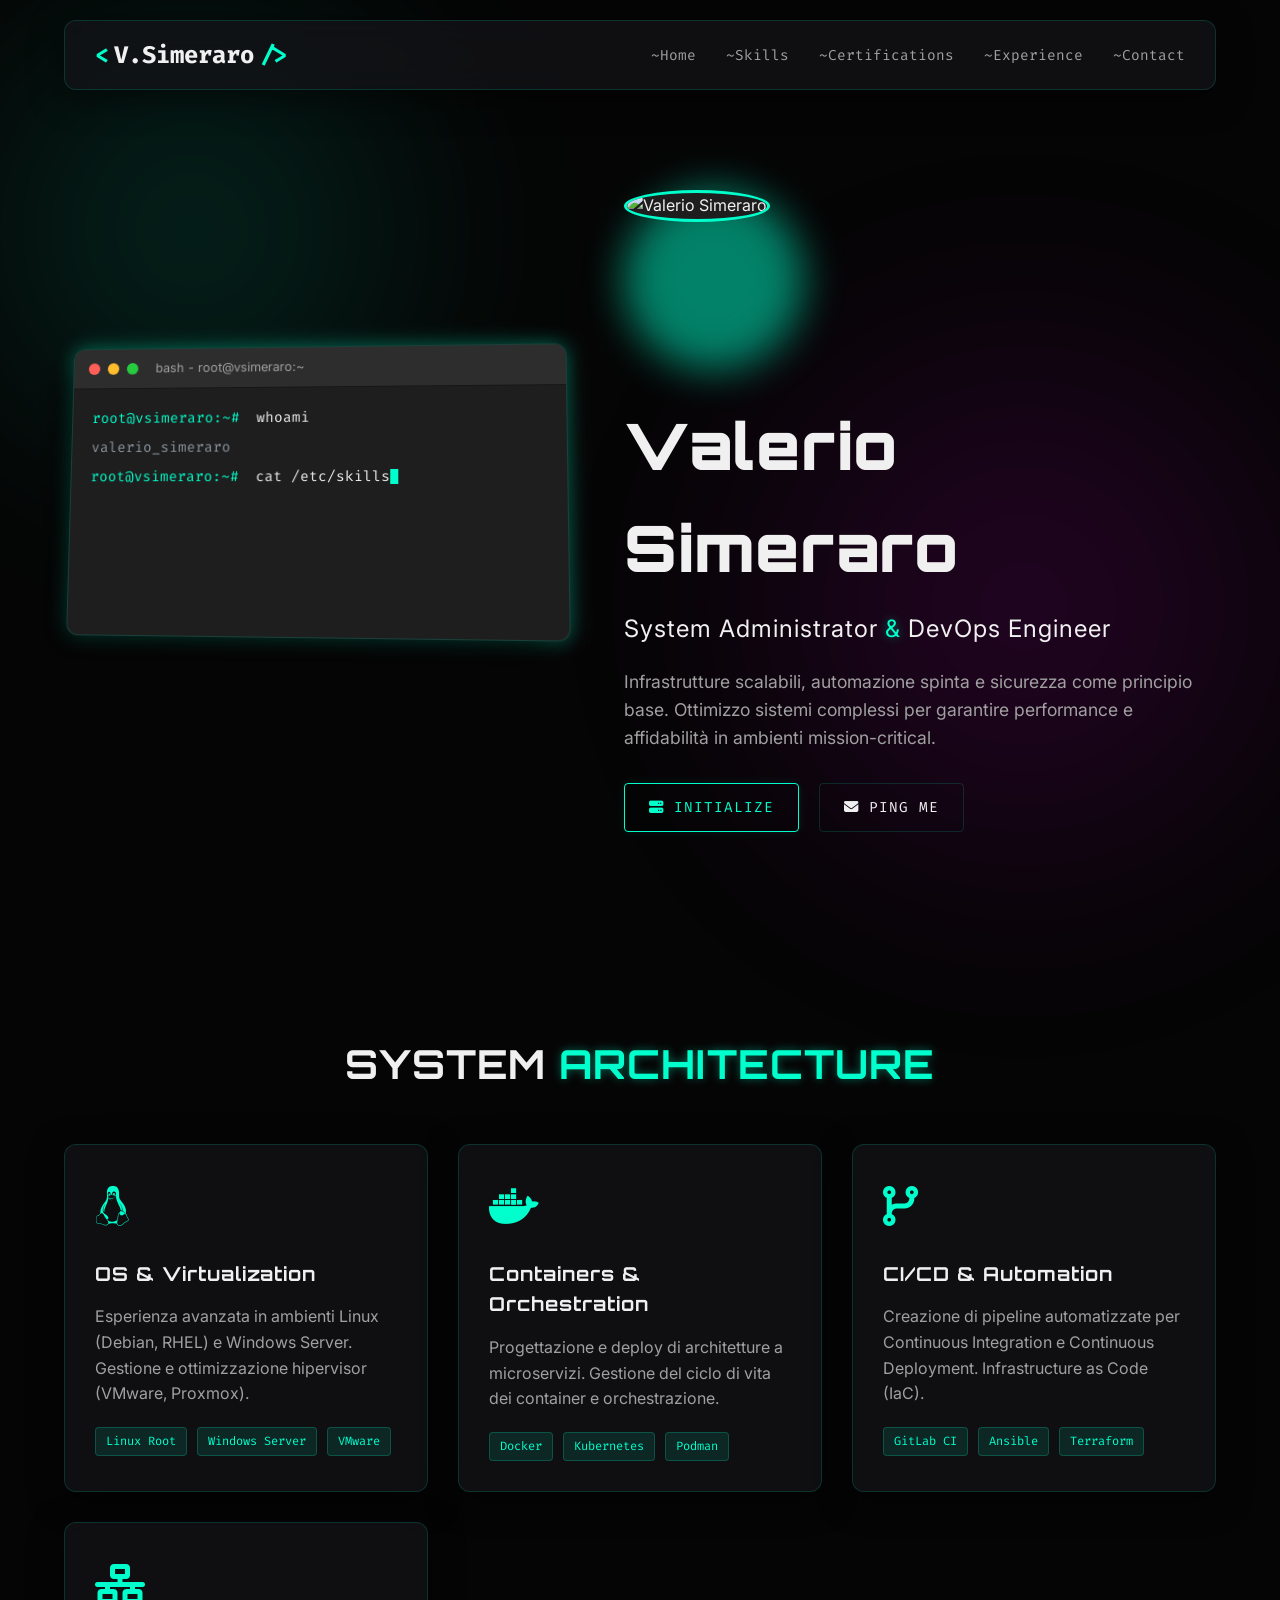
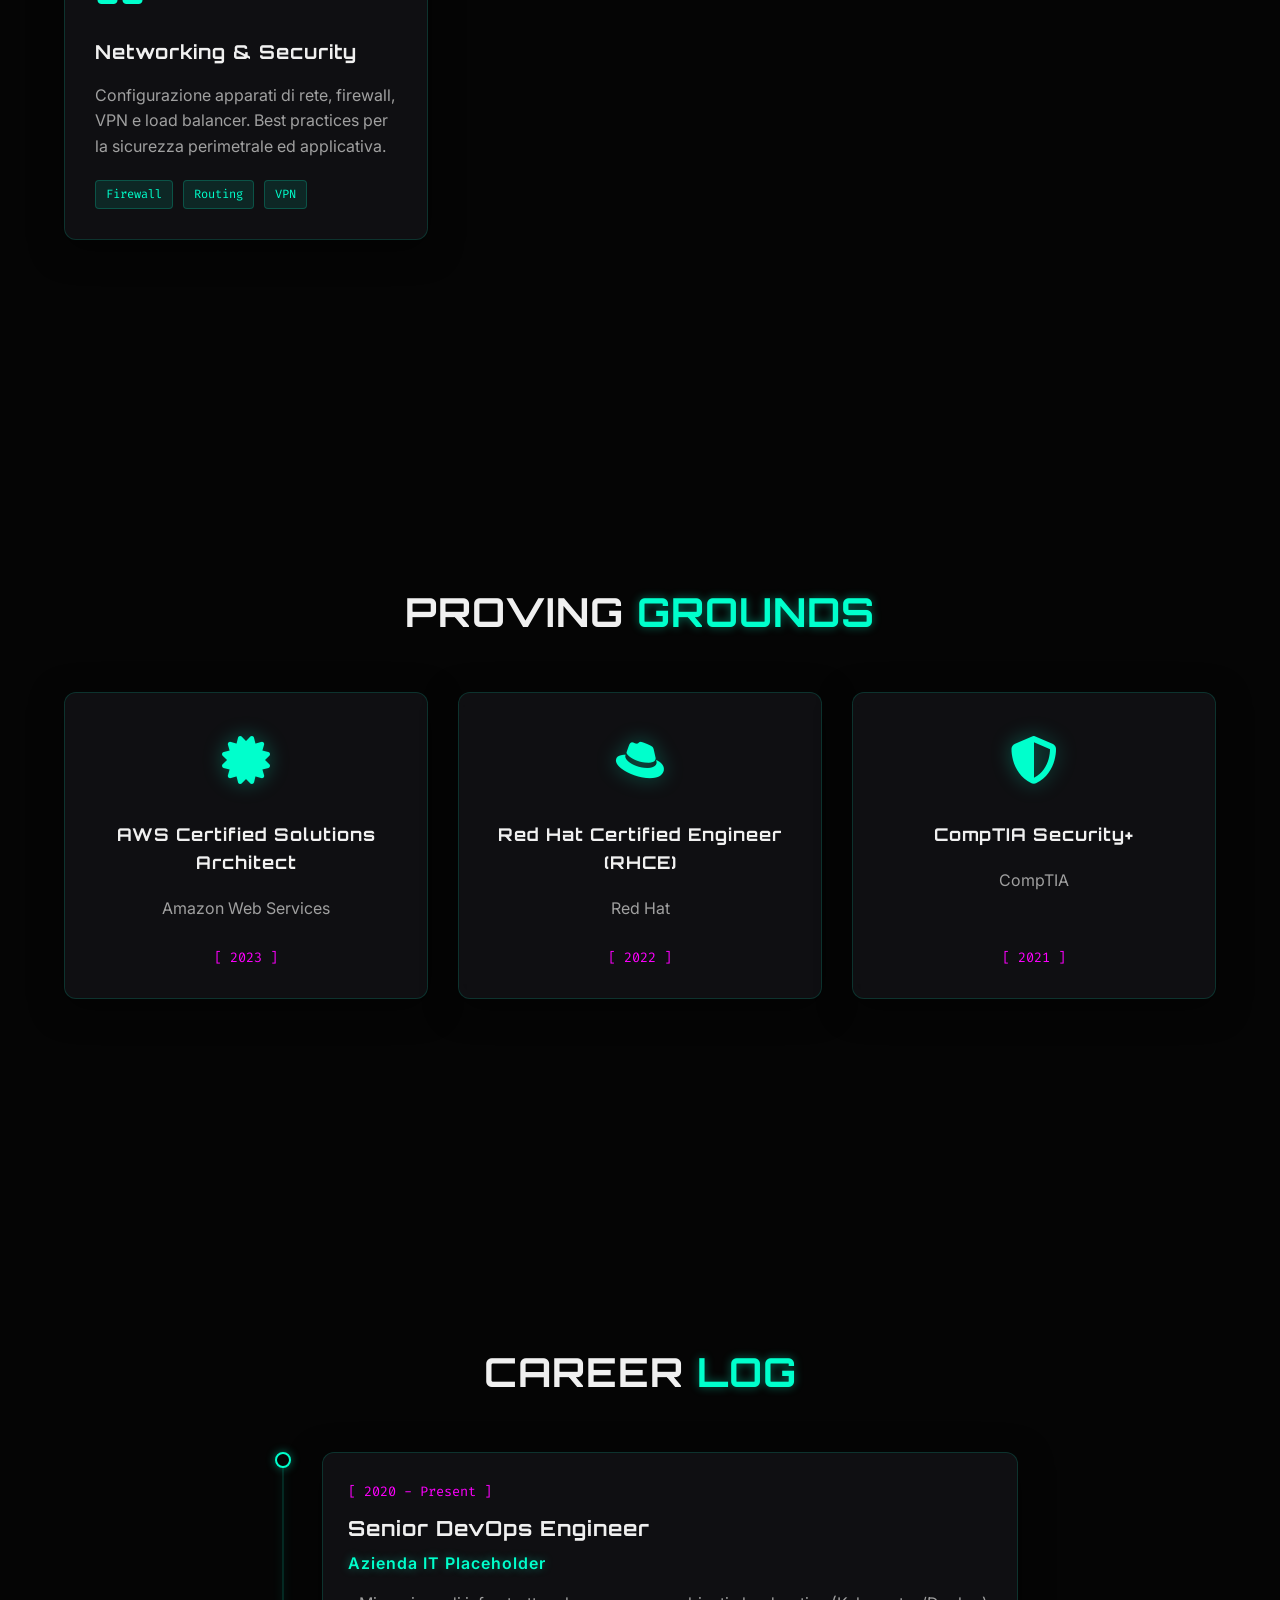
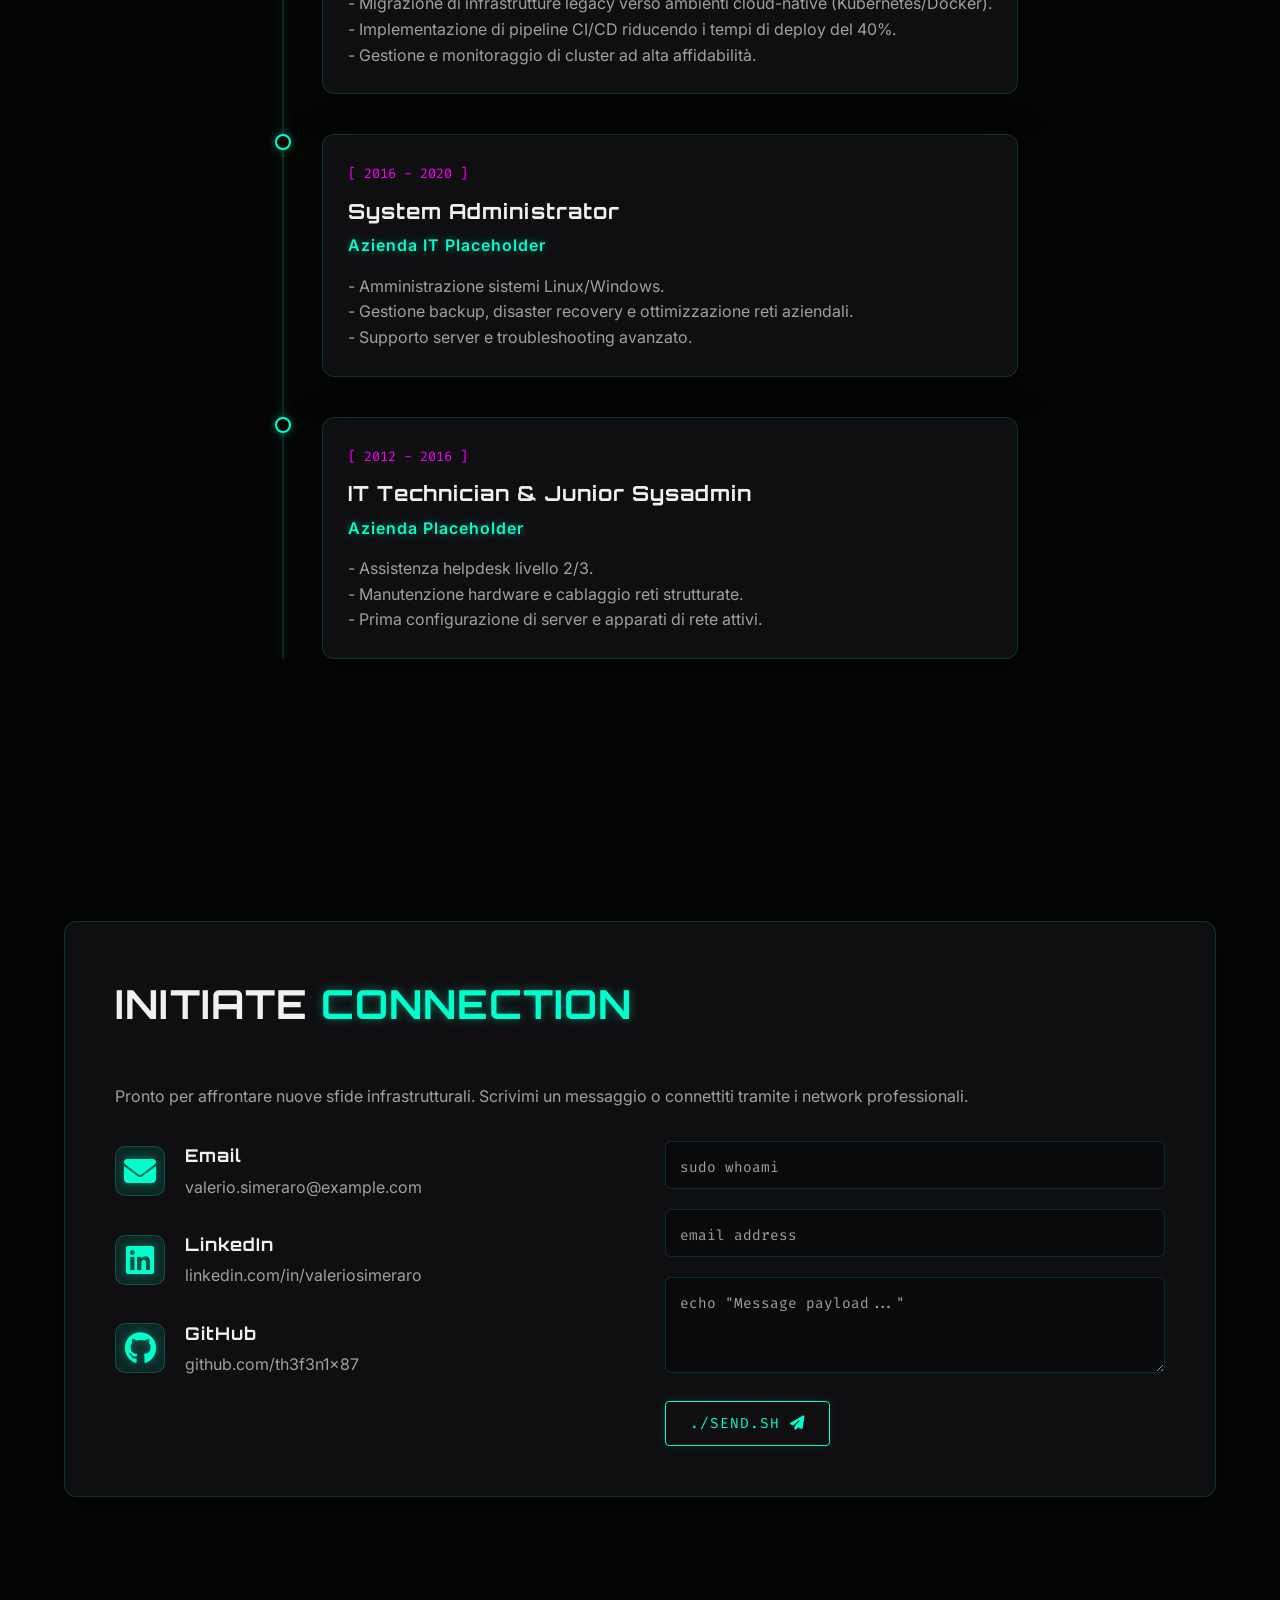
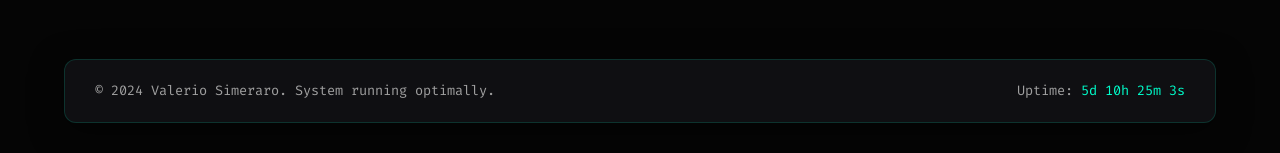
==== index.html @ 25b4bb53 "feat: Establish initial personal portfolio website structure, styling, and interactivity, including " ====
<!DOCTYPE html>
<html lang="it">
<head>
    <meta charset="UTF-8">
    <meta name="viewport" content="width=device-width, initial-scale=1.0">
    <meta name="description" content="Valerio Simeraro - System Administrator & DevOps Engineer Portfolio">
    <title>Valerio Simeraro | DevOps & SysAdmin</title>
    
    <!-- Google Fonts -->
    <link rel="preconnect" href="https://fonts.googleapis.com">
    <link rel="preconnect" href="https://fonts.gstatic.com" crossorigin>
    <link href="https://fonts.googleapis.com/css2?family=Fira+Code:wght@400;500;700&family=Inter:wght@300;400;600;800&family=Orbitron:wght@400;700;900&display=swap" rel="stylesheet">
    
    <!-- FontAwesome Hooks -->
    <link rel="stylesheet" href="https://cdnjs.cloudflare.com/ajax/libs/font-awesome/6.4.0/css/all.min.css">
    
    <link rel="stylesheet" href="style.css">
</head>
<body>
    <!-- Background Elements -->
    <div class="bg-gradient-1"></div>
    <div class="bg-gradient-2"></div>
    
    <!-- Navigation -->
    <nav class="navbar glass-effect">
        <div class="logo">
            <span class="logo-bracket"><</span>
            <span class="logo-text">V.Simeraro</span>
            <span class="logo-bracket">/></span>
        </div>
        <ul class="nav-links">
            <li><a href="#home">~Home</a></li>
            <li><a href="#skills">~Skills</a></li>
            <li><a href="#certifications">~Certifications</a></li>
            <li><a href="#experience">~Experience</a></li>
            <li><a href="#contact">~Contact</a></li>
        </ul>
        <div class="menu-toggle">
            <i class="fas fa-bars"></i>
        </div>
    </nav>

    <!-- Main Content -->
    <main>
        <!-- Hero Section -->
        <section id="home" class="hero section">
            <div class="hero-content">
                <div class="terminal-container glass-effect">
                    <div class="terminal-header">
                        <span class="dot red"></span>
                        <span class="dot yellow"></span>
                        <span class="dot green"></span>
                        <span class="terminal-title">bash - root@vsimeraro:~</span>
                    </div>
                    <div class="terminal-body" id="terminal-body">
                        <!-- JS injects text here -->
                    </div>
                </div>
                <div class="hero-text fade-in-up">
                    <div class="profile-pic-container">
                        <img src="https://github.com/th3f3n1x87.png" alt="Valerio Simeraro" class="profile-pic">
                        <div class="profile-glow"></div>
                    </div>
                    <h1 class="glitch" data-text="Valerio Simeraro">Valerio Simeraro</h1>
                    <h2 class="subtitle">System Administrator <span class="accent">&</span> DevOps Engineer</h2>
                    <p class="summary text-dim">
                        Infrastrutture scalabili, automazione spinta e sicurezza come principio base.
                        Ottimizzo sistemi complessi per garantire performance e affidabilità in ambienti mission-critical.
                    </p>
                    <div class="cta-buttons">
                        <a href="#experience" class="btn btn-primary">
                            <i class="fas fa-server"></i> Initialize
                        </a>
                        <a href="#contact" class="btn btn-secondary">
                            <i class="fas fa-envelope"></i> Ping Me
                        </a>
                    </div>
                </div>
            </div>
        </section>

        <!-- Skills Section -->
        <section id="skills" class="skills section">
            <h2 class="section-title fade-in-up">System <span class="accent">Architecture</span></h2>
            
            <div class="skills-grid">
                <!-- Skill Card 1 -->
                <div class="skill-card glass-effect fade-in-up" style="--delay: 0.1s">
                    <div class="skill-icon">
                        <i class="fab fa-linux"></i>
                    </div>
                    <h3>OS & Virtualization</h3>
                    <p class="text-dim">Esperienza avanzata in ambienti Linux (Debian, RHEL) e Windows Server. Gestione e ottimizzazione hipervisor (VMware, Proxmox).</p>
                    <ul class="tech-tags">
                        <li>Linux Root</li>
                        <li>Windows Server</li>
                        <li>VMware</li>
                    </ul>
                </div>

                <!-- Skill Card 2 -->
                <div class="skill-card glass-effect fade-in-up" style="--delay: 0.2s">
                    <div class="skill-icon">
                        <i class="fab fa-docker"></i>
                    </div>
                    <h3>Containers & Orchestration</h3>
                    <p class="text-dim">Progettazione e deploy di architetture a microservizi. Gestione del ciclo di vita dei container e orchestrazione.</p>
                    <ul class="tech-tags">
                        <li>Docker</li>
                        <li>Kubernetes</li>
                        <li>Podman</li>
                    </ul>
                </div>

                <!-- Skill Card 3 -->
                <div class="skill-card glass-effect fade-in-up" style="--delay: 0.3s">
                    <div class="skill-icon">
                        <i class="fas fa-code-branch"></i>
                    </div>
                    <h3>CI/CD & Automation</h3>
                    <p class="text-dim">Creazione di pipeline automatizzate per Continuous Integration e Continuous Deployment. Infrastructure as Code (IaC).</p>
                    <ul class="tech-tags">
                        <li>GitLab CI</li>
                        <li>Ansible</li>
                        <li>Terraform</li>
                    </ul>
                </div>

                <!-- Skill Card 4 -->
                <div class="skill-card glass-effect fade-in-up" style="--delay: 0.4s">
                    <div class="skill-icon">
                        <i class="fas fa-network-wired"></i>
                    </div>
                    <h3>Networking & Security</h3>
                    <p class="text-dim">Configurazione apparati di rete, firewall, VPN e load balancer. Best practices per la sicurezza perimetrale ed applicativa.</p>
                    <ul class="tech-tags">
                        <li>Firewall</li>
                        <li>Routing</li>
                        <li>VPN</li>
                    </ul>
                </div>
            </div>
        </section>

        <!-- Certifications Section -->
        <section id="certifications" class="certifications section">
            <h2 class="section-title fade-in-up">Proving <span class="accent">Grounds</span></h2>
            
            <div class="cert-grid">
                <!-- Cert 1 -->
                <div class="cert-card glass-effect fade-in-up" style="--delay: 0.1s">
                    <div class="cert-icon">
                        <i class="fas fa-certificate"></i>
                    </div>
                    <h3>AWS Certified Solutions Architect</h3>
                    <p class="text-dim">Amazon Web Services</p>
                    <span class="cert-date">[ 2023 ]</span>
                </div>

                <!-- Cert 2 -->
                <div class="cert-card glass-effect fade-in-up" style="--delay: 0.2s">
                    <div class="cert-icon">
                        <i class="fab fa-redhat"></i>
                    </div>
                    <h3>Red Hat Certified Engineer (RHCE)</h3>
                    <p class="text-dim">Red Hat</p>
                    <span class="cert-date">[ 2022 ]</span>
                </div>

                <!-- Cert 3 -->
                <div class="cert-card glass-effect fade-in-up" style="--delay: 0.3s">
                    <div class="cert-icon">
                        <i class="fas fa-shield-alt"></i>
                    </div>
                    <h3>CompTIA Security+</h3>
                    <p class="text-dim">CompTIA</p>
                    <span class="cert-date">[ 2021 ]</span>
                </div>
            </div>
        </section>

        <!-- Experience Timeline Section -->
        <section id="experience" class="experience section">
            <h2 class="section-title fade-in-up">Career <span class="accent">Log</span></h2>
            
            <div class="timeline">
                <!-- Timeline Item 1 -->
                <div class="timeline-item fade-in-up">
                    <div class="timeline-dot"></div>
                    <div class="timeline-content glass-effect">
                        <span class="timeline-date">[ 2020 - Present ]</span>
                        <h3 class="timeline-role">Senior DevOps Engineer</h3>
                        <h4 class="timeline-company accent">Azienda IT Placeholder</h4>
                        <p class="text-dim">
                            - Migrazione di infrastrutture legacy verso ambienti cloud-native (Kubernetes/Docker). <br>
                            - Implementazione di pipeline CI/CD riducendo i tempi di deploy del 40%. <br>
                            - Gestione e monitoraggio di cluster ad alta affidabilità.
                        </p>
                    </div>
                </div>

                <!-- Timeline Item 2 -->
                <div class="timeline-item fade-in-up">
                    <div class="timeline-dot"></div>
                    <div class="timeline-content glass-effect">
                        <span class="timeline-date">[ 2016 - 2020 ]</span>
                        <h3 class="timeline-role">System Administrator</h3>
                        <h4 class="timeline-company accent">Azienda IT Placeholder</h4>
                        <p class="text-dim">
                            - Amministrazione sistemi Linux/Windows. <br>
                            - Gestione backup, disaster recovery e ottimizzazione reti aziendali. <br>
                            - Supporto server e troubleshooting avanzato.
                        </p>
                    </div>
                </div>
                
                 <!-- Timeline Item 3 -->
                <div class="timeline-item fade-in-up">
                    <div class="timeline-dot"></div>
                    <div class="timeline-content glass-effect">
                        <span class="timeline-date">[ 2012 - 2016 ]</span>
                        <h3 class="timeline-role">IT Technician & Junior Sysadmin</h3>
                        <h4 class="timeline-company accent">Azienda Placeholder</h4>
                        <p class="text-dim">
                            - Assistenza helpdesk livello 2/3. <br>
                            - Manutenzione hardware e cablaggio reti strutturate. <br>
                            - Prima configurazione di server e apparati di rete attivi.
                        </p>
                    </div>
                </div>
            </div>
        </section>

        <!-- Contact Section -->
        <section id="contact" class="contact section">
             <div class="contact-container glass-effect fade-in-up">
                <h2 class="section-title" style="text-align: left; margin-top: 0;">Initiate <span class="accent">Connection</span></h2>
                <p class="text-dim mb-4">Pronto per affrontare nuove sfide infrastrutturali. Scrivimi un messaggio o connettiti tramite i network professionali.</p>
                
                <div class="contact-grid">
                    <div class="contact-info">
                        <div class="info-item">
                            <i class="fas fa-envelope accent"></i>
                            <div>
                                <h4>Email</h4>
                                <p>valerio.simeraro@example.com</p>
                            </div>
                        </div>
                        <div class="info-item">
                            <i class="fab fa-linkedin accent"></i>
                            <div>
                                <h4>LinkedIn</h4>
                                <p>linkedin.com/in/valeriosimeraro</p>
                            </div>
                        </div>
                        <div class="info-item">
                            <i class="fab fa-github accent"></i>
                            <div>
                                <h4>GitHub</h4>
                                <p>github.com/th3f3n1x87</p>
                            </div>
                        </div>
                    </div>
                    
                    <form class="contact-form" onsubmit="event.preventDefault(); alert('Form di contatto simulato. Implementare invio backend.');">
                        <div class="form-group">
                            <input type="text" id="name" required placeholder=" ">
                            <label for="name">sudo whoami</label>
                        </div>
                        <div class="form-group">
                            <input type="email" id="email" required placeholder=" ">
                            <label for="email">email address</label>
                        </div>
                        <div class="form-group">
                            <textarea id="message" rows="4" required placeholder=" "></textarea>
                            <label for="message">echo "Message payload..."</label>
                        </div>
                        <button type="submit" class="btn btn-primary submit-btn">
                            ./send.sh <i class="fas fa-paper-plane"></i>
                        </button>
                    </form>
                </div>
             </div>
        </section>
    </main>

    <footer>
        <div class="footer-content glass-effect">
            <p>&copy; 2024 Valerio Simeraro. System running optimally.</p>
            <div class="uptime-counter">Uptime: <span id="uptime">0d 0h 0m</span></div>
        </div>
    </footer>

    <script src="script.js"></script>
</body>
</html>
---- style.css ----
/* =========================================
   CSS variables and resets
   ========================================= */
:root {
    --bg-dark: #050505;
    --bg-surface: rgba(20, 20, 25, 0.7);
    --border-glass: rgba(0, 255, 204, 0.15);
    
    --accent: #00ffcc; /* Cyan/Neon Green */
    --accent-glow: rgba(0, 255, 204, 0.4);
    --accent-secondary: #ff00ff; /* Magenta */
    
    --text-main: #f0f0f0;
    --text-dim: #a0a0a0;
    
    --terminal-bg: #1e1e1e;
    --terminal-header: #2d2d2d;
    
    --font-heading: 'Orbitron', sans-serif;
    --font-body: 'Inter', sans-serif;
    --font-code: 'Fira Code', monospace;

    --transition: all 0.3s cubic-bezier(0.25, 0.8, 0.25, 1);
}

* {
    margin: 0;
    padding: 0;
    box-sizing: border-box;
}

html {
    scroll-behavior: smooth;
}

body {
    background-color: var(--bg-dark);
    color: var(--text-main);
    font-family: var(--font-body);
    line-height: 1.6;
    overflow-x: hidden;
    position: relative;
}

/* Background Gradients */
.bg-gradient-1, .bg-gradient-2 {
    position: fixed;
    border-radius: 50%;
    filter: blur(100px);
    z-index: -1;
    opacity: 0.15;
    animation: drift 20s infinite alternate cubic-bezier(0.5, 0, 0.5, 1);
}

.bg-gradient-1 {
    top: -10%;
    left: -10%;
    width: 50vw;
    height: 50vw;
    background: radial-gradient(circle, var(--accent) 0%, transparent 70%);
}

.bg-gradient-2 {
    bottom: -10%;
    right: -10%;
    width: 60vw;
    height: 60vw;
    background: radial-gradient(circle, var(--accent-secondary) 0%, transparent 70%);
    animation-delay: -10s;
}

@keyframes drift {
    0% { transform: translate(0, 0) scale(1); }
    100% { transform: translate(10%, 10%) scale(1.1); }
}

/* Typography */
h1, h2, h3, h4 {
    font-family: var(--font-heading);
    letter-spacing: 1px;
}

.accent {
    color: var(--accent);
    text-shadow: 0 0 10px var(--accent-glow);
}

.text-dim {
    color: var(--text-dim);
}

.mb-4 {
    margin-bottom: 2rem;
}

/* Glassmorphism Utilities */
.glass-effect {
    background: var(--bg-surface);
    backdrop-filter: blur(16px);
    -webkit-backdrop-filter: blur(16px);
    border: 1px solid var(--border-glass);
    border-radius: 12px;
    box-shadow: 0 8px 32px 0 rgba(0, 0, 0, 0.5);
}

/* Layout */
.section {
    min-height: 100vh;
    padding: 100px 5%;
    display: flex;
    flex-direction: column;
    justify-content: center;
    position: relative;
    max-width: 1400px;
    margin: 0 auto;
}

.section-title {
    font-size: 2.5rem;
    margin-bottom: 3rem;
    text-align: center;
    text-transform: uppercase;
    position: relative;
}

/* Navigation */
.navbar {
    position: fixed;
    top: 20px;
    left: 50%;
    transform: translateX(-50%);
    width: 90%;
    max-width: 1200px;
    display: flex;
    justify-content: space-between;
    align-items: center;
    padding: 15px 30px;
    z-index: 1000;
    transition: var(--transition);
}

.navbar.scrolled {
    width: 100%;
    top: 0;
    border-radius: 0;
    border-top: none;
    border-left: none;
    border-right: none;
}

.logo {
    font-family: var(--font-code);
    font-size: 1.5rem;
    font-weight: 700;
    color: var(--text-main);
    display: flex;
    align-items: center;
    gap: 5px;
}

.logo-bracket {
    color: var(--accent);
}

.nav-links {
    list-style: none;
    display: flex;
    gap: 30px;
}

.nav-links a {
    color: var(--text-dim);
    text-decoration: none;
    font-family: var(--font-code);
    font-size: 0.9rem;
    transition: var(--transition);
    position: relative;
}

.nav-links a::before {
    content: '>';
    position: absolute;
    left: -15px;
    opacity: 0;
    color: var(--accent);
    transition: var(--transition);
}

.nav-links a:hover, .nav-links a.active {
    color: var(--accent);
}

.nav-links a:hover::before, .nav-links a.active::before {
    opacity: 1;
    transform: translateX(5px);
}

.menu-toggle {
    display: none;
    font-size: 1.5rem;
    cursor: pointer;
    color: var(--accent);
}

/* Buttons */
.btn {
    display: inline-flex;
    align-items: center;
    gap: 10px;
    padding: 12px 24px;
    font-family: var(--font-code);
    font-size: 0.9rem;
    text-decoration: none;
    border-radius: 4px;
    cursor: pointer;
    transition: var(--transition);
    text-transform: uppercase;
    letter-spacing: 1px;
}

.btn-primary {
    background: transparent;
    color: var(--accent);
    border: 1px solid var(--accent);
    position: relative;
    overflow: hidden;
    box-shadow: 0 0 10px rgba(0, 255, 204, 0.1);
}

.btn-primary::before {
    content: '';
    position: absolute;
    top: 0;
    left: -100%;
    width: 100%;
    height: 100%;
    background: var(--accent);
    transition: var(--transition);
    z-index: -1;
}

.btn-primary:hover::before {
    left: 0;
}

.btn-primary:hover {
    color: var(--bg-dark);
    box-shadow: 0 0 20px var(--accent-glow);
}

.btn-secondary {
    background: transparent;
    color: var(--text-main);
    border: 1px solid var(--border-glass);
}

.btn-secondary:hover {
    border-color: var(--text-main);
    background: rgba(255, 255, 255, 0.05);
}

/* Hero Section */
.hero {
    flex-direction: row;
    align-items: center;
    gap: 50px;
    padding-top: 150px; /* Increased top padding to account for fixed navbar */
}

.hero-content {
    display: flex;
    align-items: center;
    gap: 60px;
    width: 100%;
}

.hero-text {
    flex: 1;
}

/* Glitch Effect */
.glitch {
    font-size: 4rem;
    font-weight: 900;
    position: relative;
    color: var(--text-main);
    margin-bottom: 10px;
}

/* Profile Picture */
.profile-pic-container {
    position: relative;
    width: 180px;
    height: 180px;
    margin-top: 40px; /* Added spacing from the top/navbar */
    margin-bottom: 25px;
    border-radius: 50%;
    z-index: 1;
}

.profile-pic {
    width: 100%;
    height: 100%;
    object-fit: cover;
    border-radius: 50%;
    border: 3px solid var(--accent);
    position: relative;
    z-index: 2;
    background-color: var(--terminal-bg);
}

.profile-glow {
    position: absolute;
    top: 0;
    left: 0;
    width: 100%;
    height: 100%;
    border-radius: 50%;
    background: var(--accent);
    filter: blur(20px);
    opacity: 0.5;
    z-index: 0;
    animation: profilePulse 3s infinite alternate cubic-bezier(0.4, 0, 0.2, 1);
}

@keyframes profilePulse {
    0% { transform: scale(0.95); opacity: 0.4; }
    100% { transform: scale(1.15); opacity: 0.7; }
}

.subtitle {
    font-size: 1.5rem;
    margin-bottom: 20px;
    font-family: var(--font-body);
    font-weight: 400;
}

.summary {
    font-size: 1.1rem;
    margin-bottom: 30px;
    max-width: 600px;
}

.cta-buttons {
    display: flex;
    gap: 20px;
}

/* Terminal Animation */
.terminal-container {
    flex: 1;
    max-width: 500px;
    background: var(--terminal-bg);
    border: 1px solid var(--border-glass);
    overflow: hidden;
    transform: perspective(1000px) rotateY(-5deg) rotateX(5deg);
    transition: var(--transition);
    box-shadow: -20px 20px 30px rgba(0,0,0,0.5), 0 0 20px var(--accent-glow);
}

.terminal-container:hover {
    transform: perspective(1000px) rotateY(0deg) rotateX(0deg);
}

.terminal-header {
    background: var(--terminal-header);
    padding: 10px 15px;
    display: flex;
    align-items: center;
    gap: 8px;
    border-bottom: 1px solid rgba(0,0,0,0.5);
}

.dot {
    width: 12px;
    height: 12px;
    border-radius: 50%;
}

.dot.red { background: #ff5f56; }
.dot.yellow { background: #ffbd2e; }
.dot.green { background: #27c93f; }

.terminal-title {
    font-family: var(--font-body);
    font-size: 0.8rem;
    color: var(--text-dim);
    margin-left: 10px;
}

.terminal-body {
    padding: 20px;
    font-family: var(--font-code);
    font-size: 0.9rem;
    color: #a5d6ff;
    min-height: 250px;
    line-height: 1.5;
}

.terminal-line { margin-bottom: 8px; }
.terminal-prompt { color: var(--accent); margin-right: 8px; }
.terminal-command { color: #f0f0f0; }
.terminal-output { color: #8b949e; }
.terminal-cursor {
    display: inline-block;
    width: 8px;
    height: 15px;
    background: var(--accent);
    animation: blink 1s step-end infinite;
    vertical-align: middle;
}

@keyframes blink {
    0%, 100% { opacity: 1; }
    50% { opacity: 0; }
}

/* Skills */
.skills-grid {
    display: grid;
    grid-template-columns: repeat(auto-fit, minmax(280px, 1fr));
    gap: 30px;
}

.skill-card {
    padding: 30px;
    transition: var(--transition);
    position: relative;
    overflow: hidden;
}

.skill-card::before {
    content: '';
    position: absolute;
    top: 0;
    left: 0;
    width: 100%;
    height: 3px;
    background: linear-gradient(90deg, transparent, var(--accent), transparent);
    transform: translateX(-100%);
    transition: transform 0.5s ease;
}

.skill-card:hover::before {
    transform: translateX(100%);
}

.skill-card:hover {
    transform: translateY(-5px);
    box-shadow: 0 15px 35px rgba(0, 0, 0, 0.4), 0 0 15px rgba(0, 255, 204, 0.2);
    border-color: rgba(0, 255, 204, 0.4);
}

.skill-icon {
    font-size: 2.5rem;
    color: var(--accent);
    margin-bottom: 20px;
}

.skill-card h3 {
    margin-bottom: 15px;
    font-size: 1.2rem;
}

.tech-tags {
    list-style: none;
    display: flex;
    flex-wrap: wrap;
    gap: 10px;
    margin-top: 20px;
}

.tech-tags li {
    font-family: var(--font-code);
    font-size: 0.75rem;
    padding: 4px 10px;
    background: rgba(0, 255, 204, 0.1);
    color: var(--accent);
    border: 1px solid rgba(0, 255, 204, 0.2);
    border-radius: 4px;
}

/* Certifications */
.cert-grid {
    display: grid;
    grid-template-columns: repeat(auto-fit, minmax(220px, 1fr));
    gap: 30px;
}

.cert-card {
    padding: 30px 20px;
    text-align: center;
    transition: var(--transition);
    display: flex;
    flex-direction: column;
    align-items: center;
    gap: 15px;
    position: relative;
    overflow: hidden;
}

.cert-card::before {
    content: '';
    position: absolute;
    bottom: 0;
    left: 0;
    width: 100%;
    height: 3px;
    background: linear-gradient(90deg, transparent, var(--accent-secondary), transparent);
    transform: translateX(-100%);
    transition: transform 0.5s ease;
}

.cert-card:hover::before {
    transform: translateX(100%);
}

.cert-card:hover {
    transform: translateY(-5px);
    box-shadow: 0 15px 35px rgba(0, 0, 0, 0.4), 0 0 15px rgba(255, 0, 255, 0.2);
    border-color: rgba(255, 0, 255, 0.4);
}

.cert-icon {
    font-size: 3rem;
    color: var(--accent);
    margin-bottom: 5px;
    filter: drop-shadow(0 0 10px rgba(0, 255, 204, 0.3));
}

.cert-card h3 {
    font-size: 1.1rem;
    margin-bottom: 5px;
    color: var(--text-main);
}

.cert-date {
    font-family: var(--font-code);
    font-size: 0.85rem;
    color: var(--accent-secondary);
    margin-top: auto;
    padding-top: 10px;
}

/* Experience Timeline */
.timeline {
    position: relative;
    max-width: 800px;
    margin: 0 auto;
}

.timeline::before {
    content: '';
    position: absolute;
    top: 0;
    left: 20px;
    height: 100%;
    width: 2px;
    background: var(--border-glass);
    box-shadow: 0 0 10px rgba(0, 255, 204, 0.2);
}

.timeline-item {
    position: relative;
    padding-left: 60px;
    margin-bottom: 40px;
}

.timeline-item:last-child {
    margin-bottom: 0;
}

.timeline-dot {
    position: absolute;
    top: 0;
    left: 13px;
    width: 16px;
    height: 16px;
    border-radius: 50%;
    background: var(--bg-dark);
    border: 2px solid var(--accent);
    box-shadow: 0 0 10px var(--accent-glow);
    transition: var(--transition);
}

.timeline-item:hover .timeline-dot {
    background: var(--accent);
    transform: scale(1.2);
}

.timeline-content {
    padding: 25px;
    transition: var(--transition);
}

.timeline-item:hover .timeline-content {
    border-color: rgba(0, 255, 204, 0.3);
    transform: translateX(5px);
}

.timeline-date {
    display: inline-block;
    font-family: var(--font-code);
    color: var(--accent-secondary);
    font-size: 0.85rem;
    margin-bottom: 10px;
}

.timeline-role {
    font-size: 1.3rem;
    margin-bottom: 5px;
}

.timeline-company {
    font-family: var(--font-body);
    font-weight: 600;
    margin-bottom: 15px;
    font-size: 1rem;
}

/* Contact Section */
.contact-container {
    padding: 50px;
}

.contact-grid {
    display: grid;
    grid-template-columns: 1fr 1fr;
    gap: 50px;
}

.contact-info {
    display: flex;
    flex-direction: column;
    gap: 30px;
}

.info-item {
    display: flex;
    align-items: center;
    gap: 20px;
}

.info-item i {
    font-size: 2rem;
    width: 50px;
    height: 50px;
    background: rgba(0, 255, 204, 0.1);
    display: flex;
    align-items: center;
    justify-content: center;
    border-radius: 10px;
    border: 1px solid rgba(0, 255, 204, 0.2);
}

.info-item h4 {
    font-size: 1.1rem;
    margin-bottom: 5px;
}

.info-item p {
    color: var(--text-dim);
}

.contact-form {
    display: flex;
    flex-direction: column;
    gap: 20px;
}

.form-group {
    position: relative;
}

.form-group input, .form-group textarea {
    width: 100%;
    background: rgba(0, 0, 0, 0.3);
    border: 1px solid var(--border-glass);
    padding: 15px;
    border-radius: 6px;
    color: var(--text-main);
    font-family: var(--font-body);
    transition: var(--transition);
    outline: none;
}

.form-group textarea {
    resize: vertical;
}

.form-group input:focus, .form-group textarea:focus {
    border-color: var(--accent);
    box-shadow: 0 0 15px rgba(0, 255, 204, 0.1);
}

.form-group label {
    position: absolute;
    top: 15px;
    left: 15px;
    color: var(--text-dim);
    font-family: var(--font-code);
    font-size: 0.9rem;
    transition: var(--transition);
    pointer-events: none;
}

.form-group input:focus ~ label,
.form-group textarea:focus ~ label,
.form-group input:not(:placeholder-shown) ~ label,
.form-group textarea:not(:placeholder-shown) ~ label {
    top: -10px;
    left: 10px;
    background: var(--bg-dark);
    padding: 0 5px;
    font-size: 0.75rem;
    color: var(--accent);
}

.submit-btn {
    align-self: flex-start;
}

/* Footer */
footer {
    padding: 0 5% 30px;
}

.footer-content {
    display: flex;
    justify-content: space-between;
    align-items: center;
    padding: 20px 30px;
    font-family: var(--font-code);
    font-size: 0.85rem;
    color: var(--text-dim);
}

.uptime-counter span {
    color: var(--accent);
}

/* Animations */
.fade-in-up {
    opacity: 0;
    transform: translateY(30px);
    transition: opacity 0.8s ease, transform 0.8s cubic-bezier(0.25, 0.8, 0.25, 1);
}

.fade-in-up.visible {
    opacity: 1;
    transform: translateY(0);
}

.skill-card.fade-in-up {
    transition-delay: var(--delay);
}

/* Responsive */
@media (max-width: 992px) {
    .hero {
        padding-top: 120px;
    }
    .hero-content {
        flex-direction: column-reverse;
        text-align: center;
    }
    .profile-pic-container {
        margin: 20px auto 25px auto; /* Center profile pic on mobile */
    }
    .terminal-container {
        width: 100%;
        transform: none;
    }
    .terminal-container:hover {
        transform: none;
    }
    .cta-buttons {
        justify-content: center;
    }
    .contact-grid {
        grid-template-columns: 1fr;
    }
}

@media (max-width: 768px) {
    .menu-toggle {
        display: block;
    }
    .nav-links {
        position: absolute;
        top: 100%;
        left: 0;
        width: 100%;
        background: var(--bg-surface);
        backdrop-filter: blur(16px);
        flex-direction: column;
        padding: 20px;
        gap: 20px;
        clip-path: polygon(0 0, 100% 0, 100% 0, 0 0);
        transition: clip-path 0.4s ease-in-out;
        border: 1px solid var(--border-glass);
        border-top: none;
    }
    .nav-links.active {
        clip-path: polygon(0 0, 100% 0, 100% 100%, 0 100%);
    }
    .glitch {
        font-size: 2.5rem;
    }
    .section-title {
        font-size: 2rem;
    }
    .footer-content {
        flex-direction: column;
        gap: 15px;
        text-align: center;
    }
}
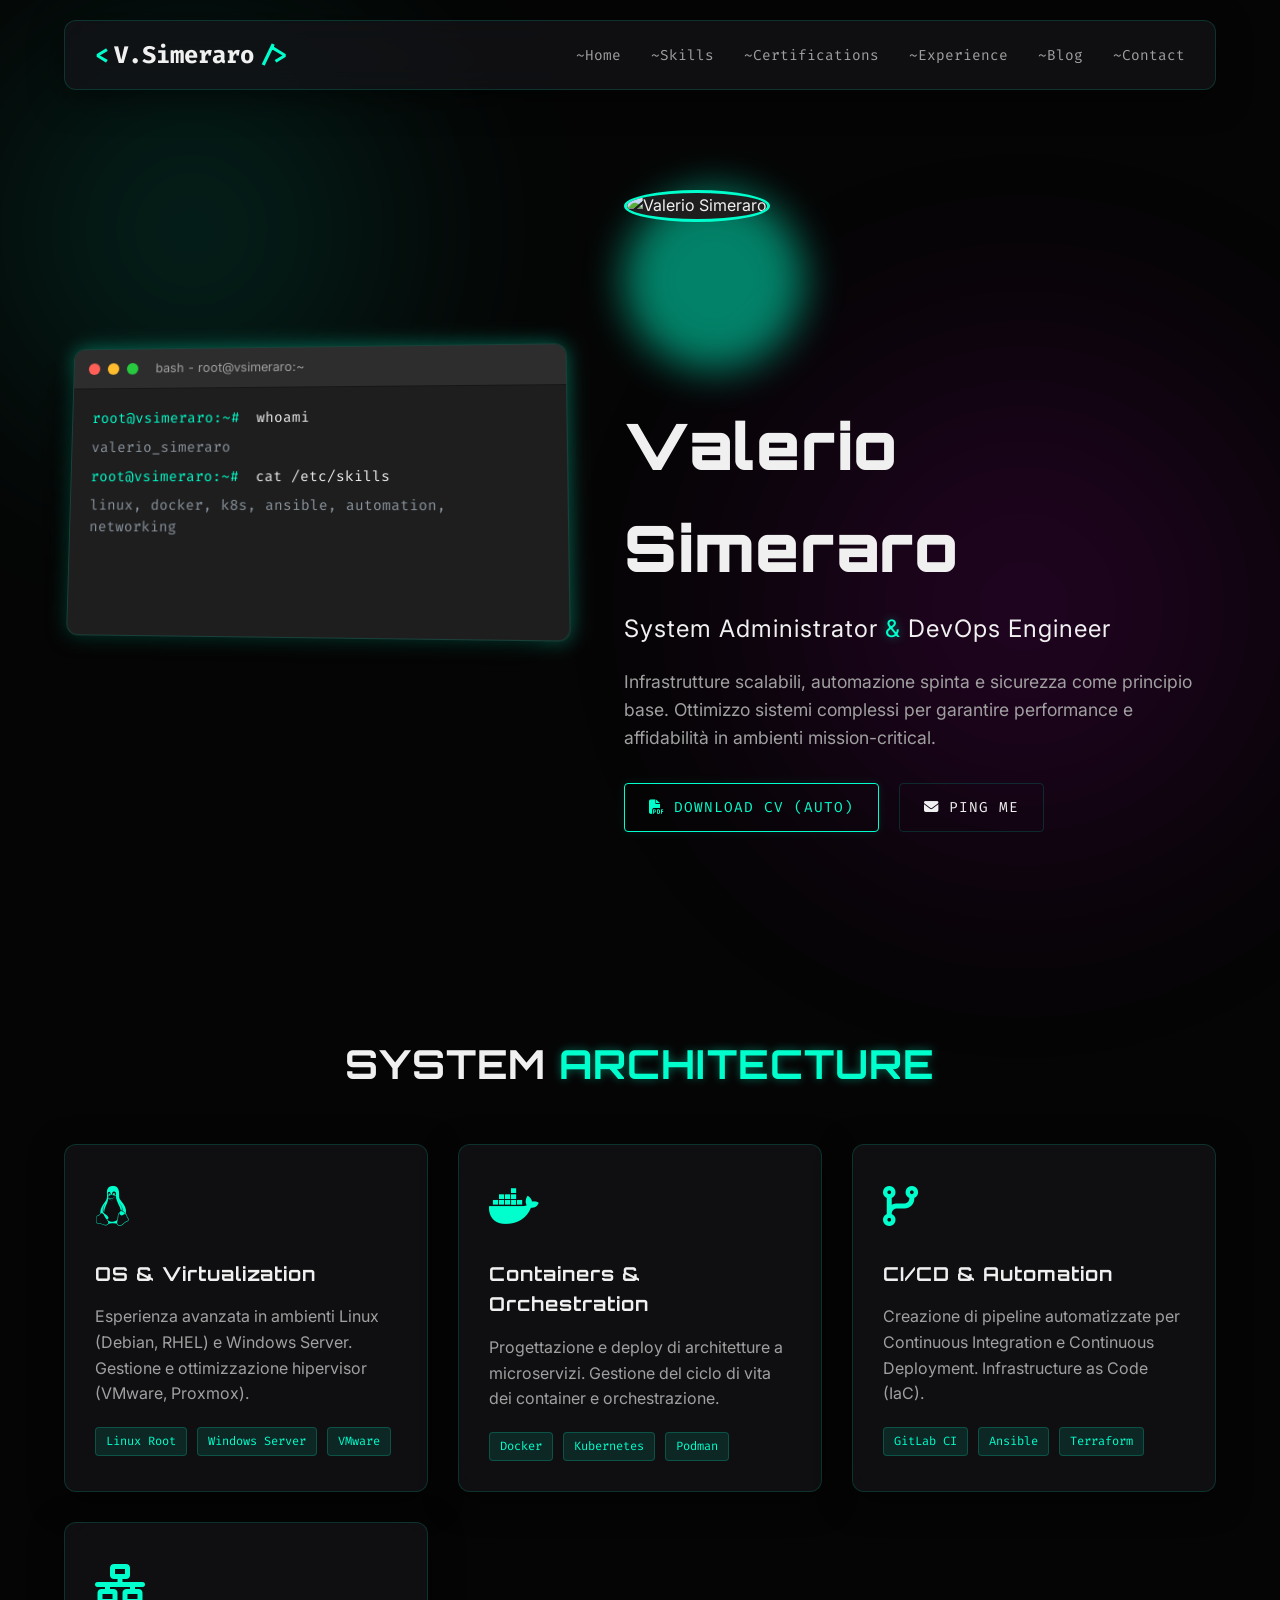
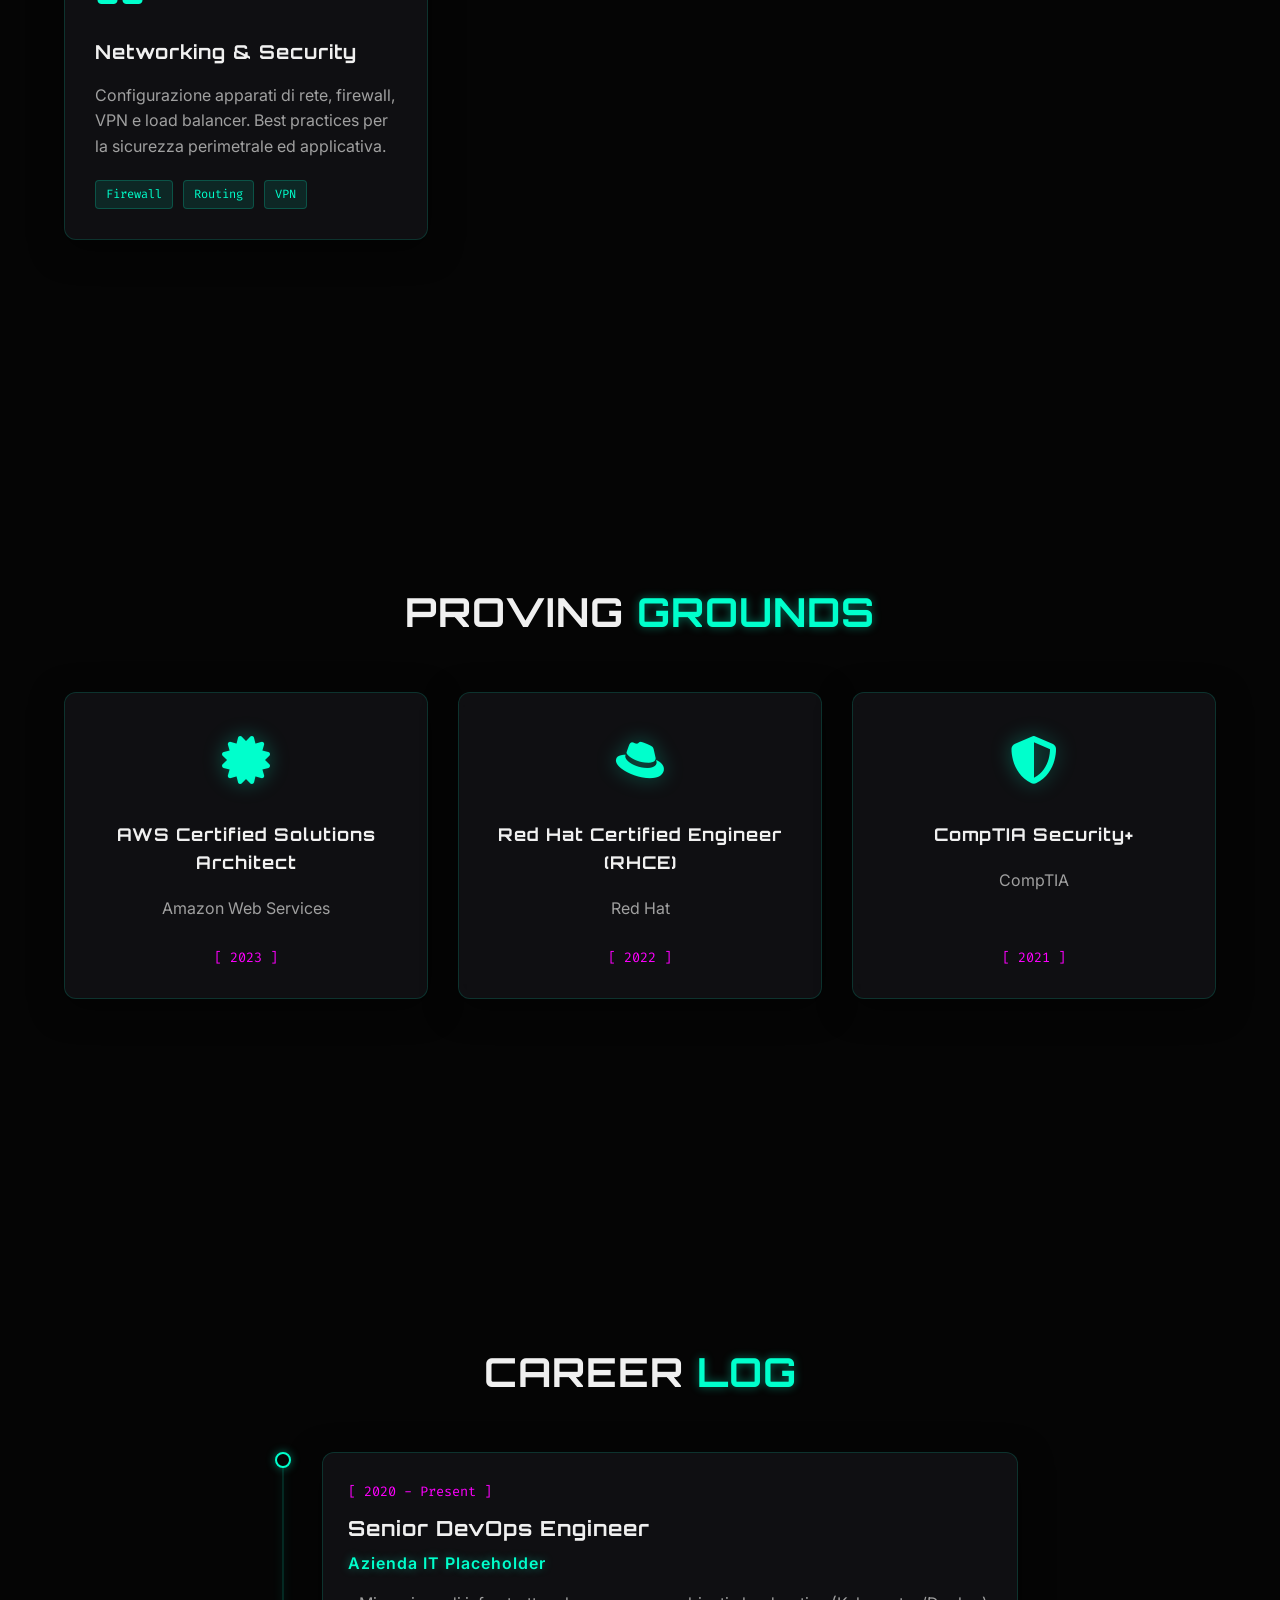
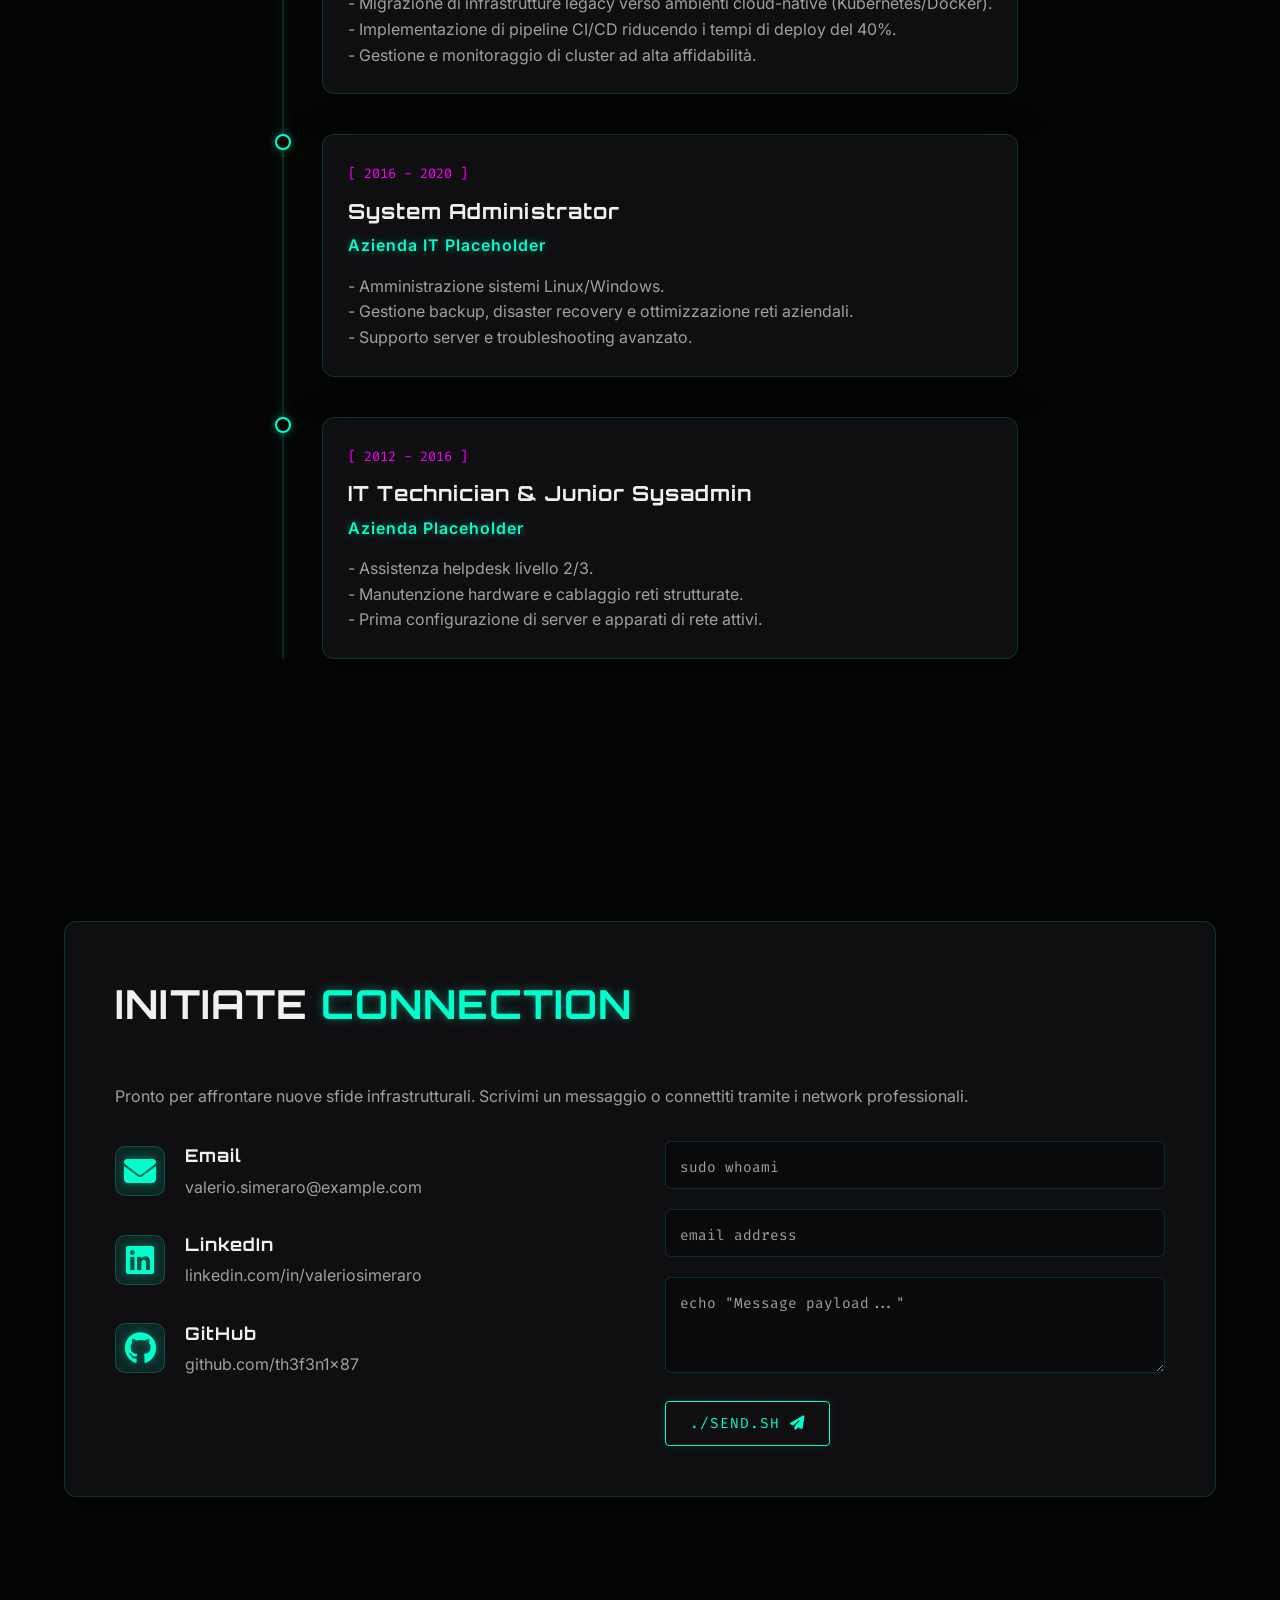
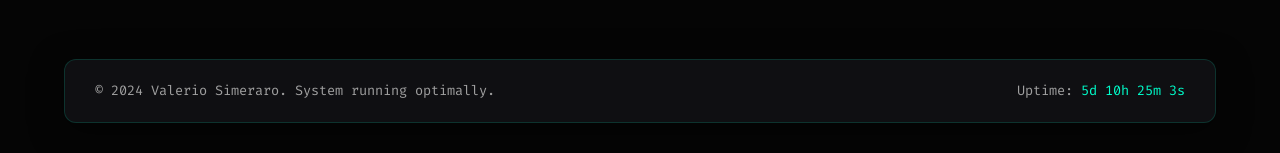
==== commit 27458c8e: "feat: add new blog posts on Kubernetes, Ansible, Docker, and Nftables, and implement the supporting " ====
--- a/index.html
+++ b/index.html
@@ -33,6 +33,7 @@
             <li><a href="#skills">~Skills</a></li>
             <li><a href="#certifications">~Certifications</a></li>
             <li><a href="#experience">~Experience</a></li>
+            <li><a href="blog/index.html">~Blog</a></li>
             <li><a href="#contact">~Contact</a></li>
         </ul>
         <div class="menu-toggle">
@@ -68,9 +69,9 @@
                         Ottimizzo sistemi complessi per garantire performance e affidabilità in ambienti mission-critical.
                     </p>
                     <div class="cta-buttons">
-                        <a href="#experience" class="btn btn-primary">
-                            <i class="fas fa-server"></i> Initialize
-                        </a>
+                        <button onclick="generatePDF()" class="btn btn-primary" title="Genera il mio Curriculum in PDF">
+                            <i class="fas fa-file-pdf"></i> Download CV (Auto)
+                        </button>
                         <a href="#contact" class="btn btn-secondary">
                             <i class="fas fa-envelope"></i> Ping Me
                         </a>
@@ -262,17 +263,17 @@
                         </div>
                     </div>
                     
-                    <form class="contact-form" onsubmit="event.preventDefault(); alert('Form di contatto simulato. Implementare invio backend.');">
+                    <form class="contact-form" action="https://formspree.io/f/xqeydrwk" method="POST">
                         <div class="form-group">
-                            <input type="text" id="name" required placeholder=" ">
+                            <input type="text" id="name" name="name" required placeholder=" ">
                             <label for="name">sudo whoami</label>
                         </div>
                         <div class="form-group">
-                            <input type="email" id="email" required placeholder=" ">
+                            <input type="email" id="email" name="email" required placeholder=" ">
                             <label for="email">email address</label>
                         </div>
                         <div class="form-group">
-                            <textarea id="message" rows="4" required placeholder=" "></textarea>
+                            <textarea id="message" name="message" rows="4" required placeholder=" "></textarea>
                             <label for="message">echo "Message payload..."</label>
                         </div>
                         <button type="submit" class="btn btn-primary submit-btn">
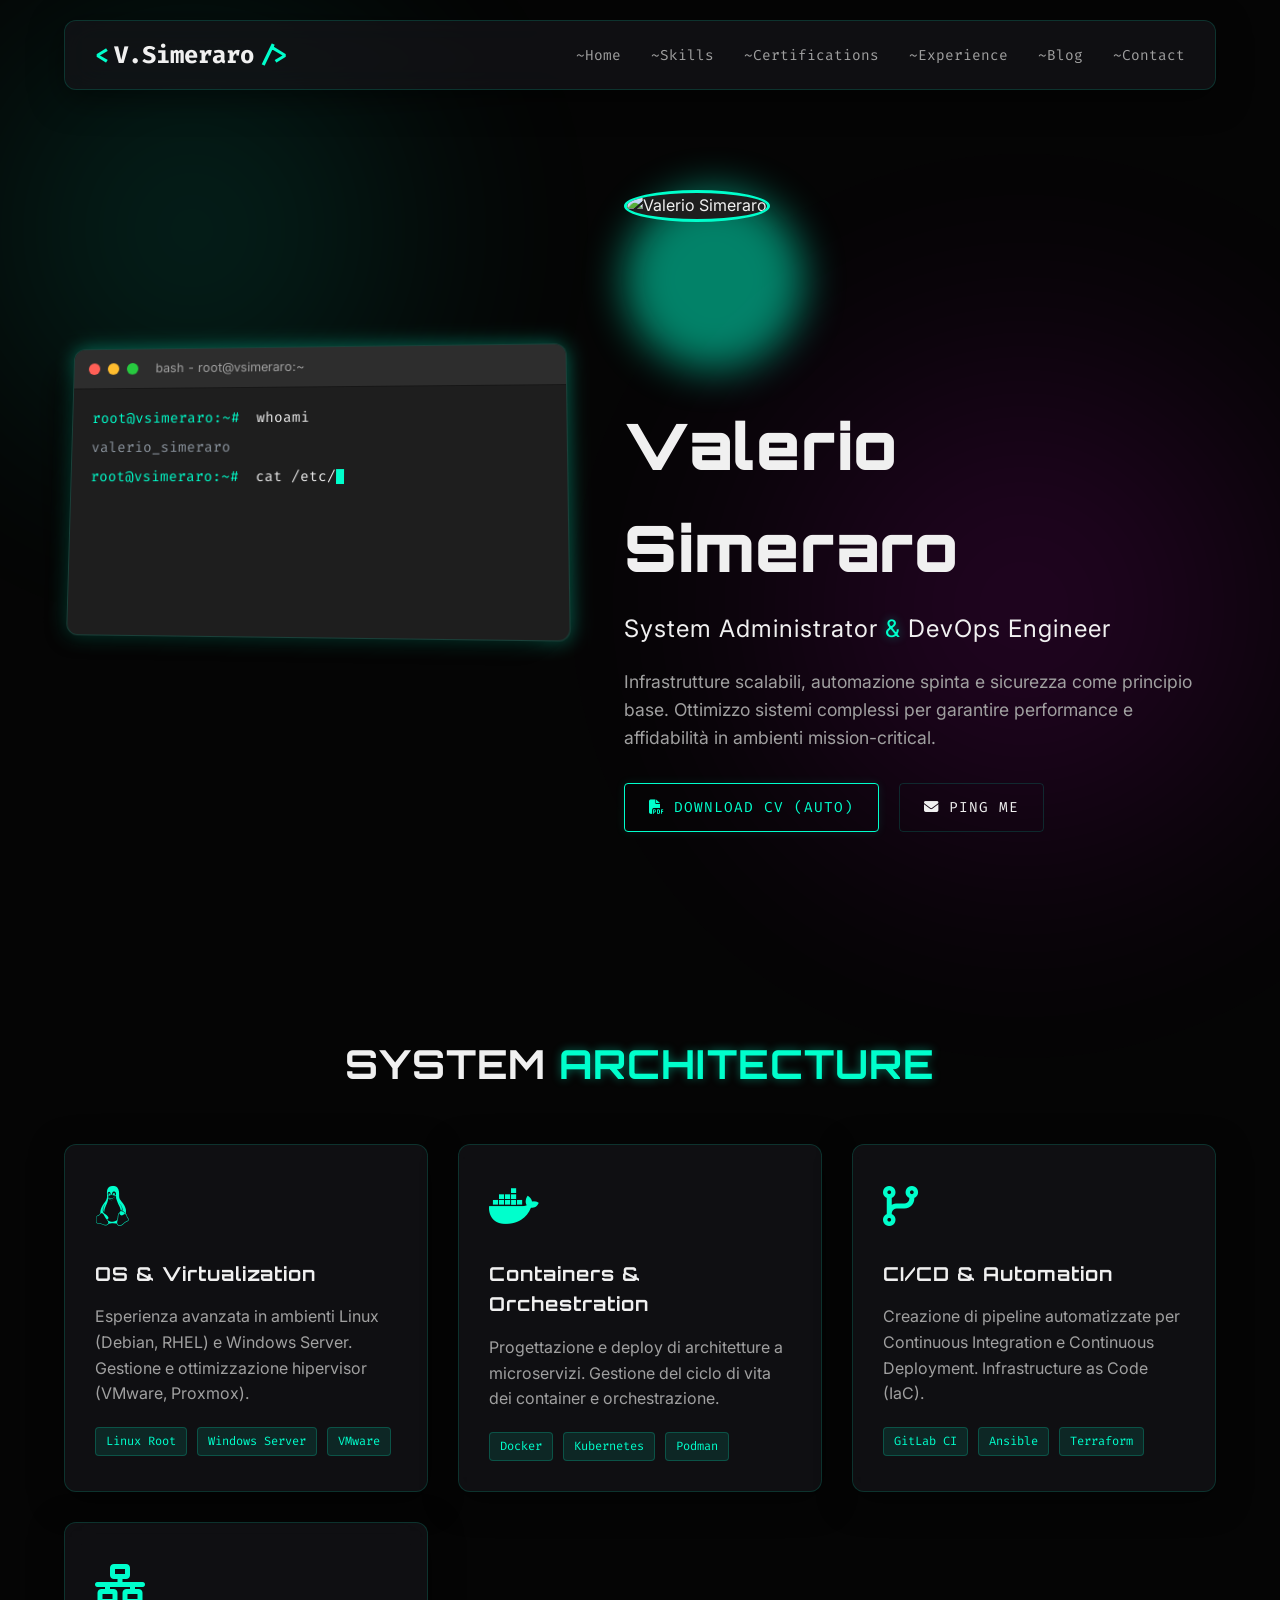
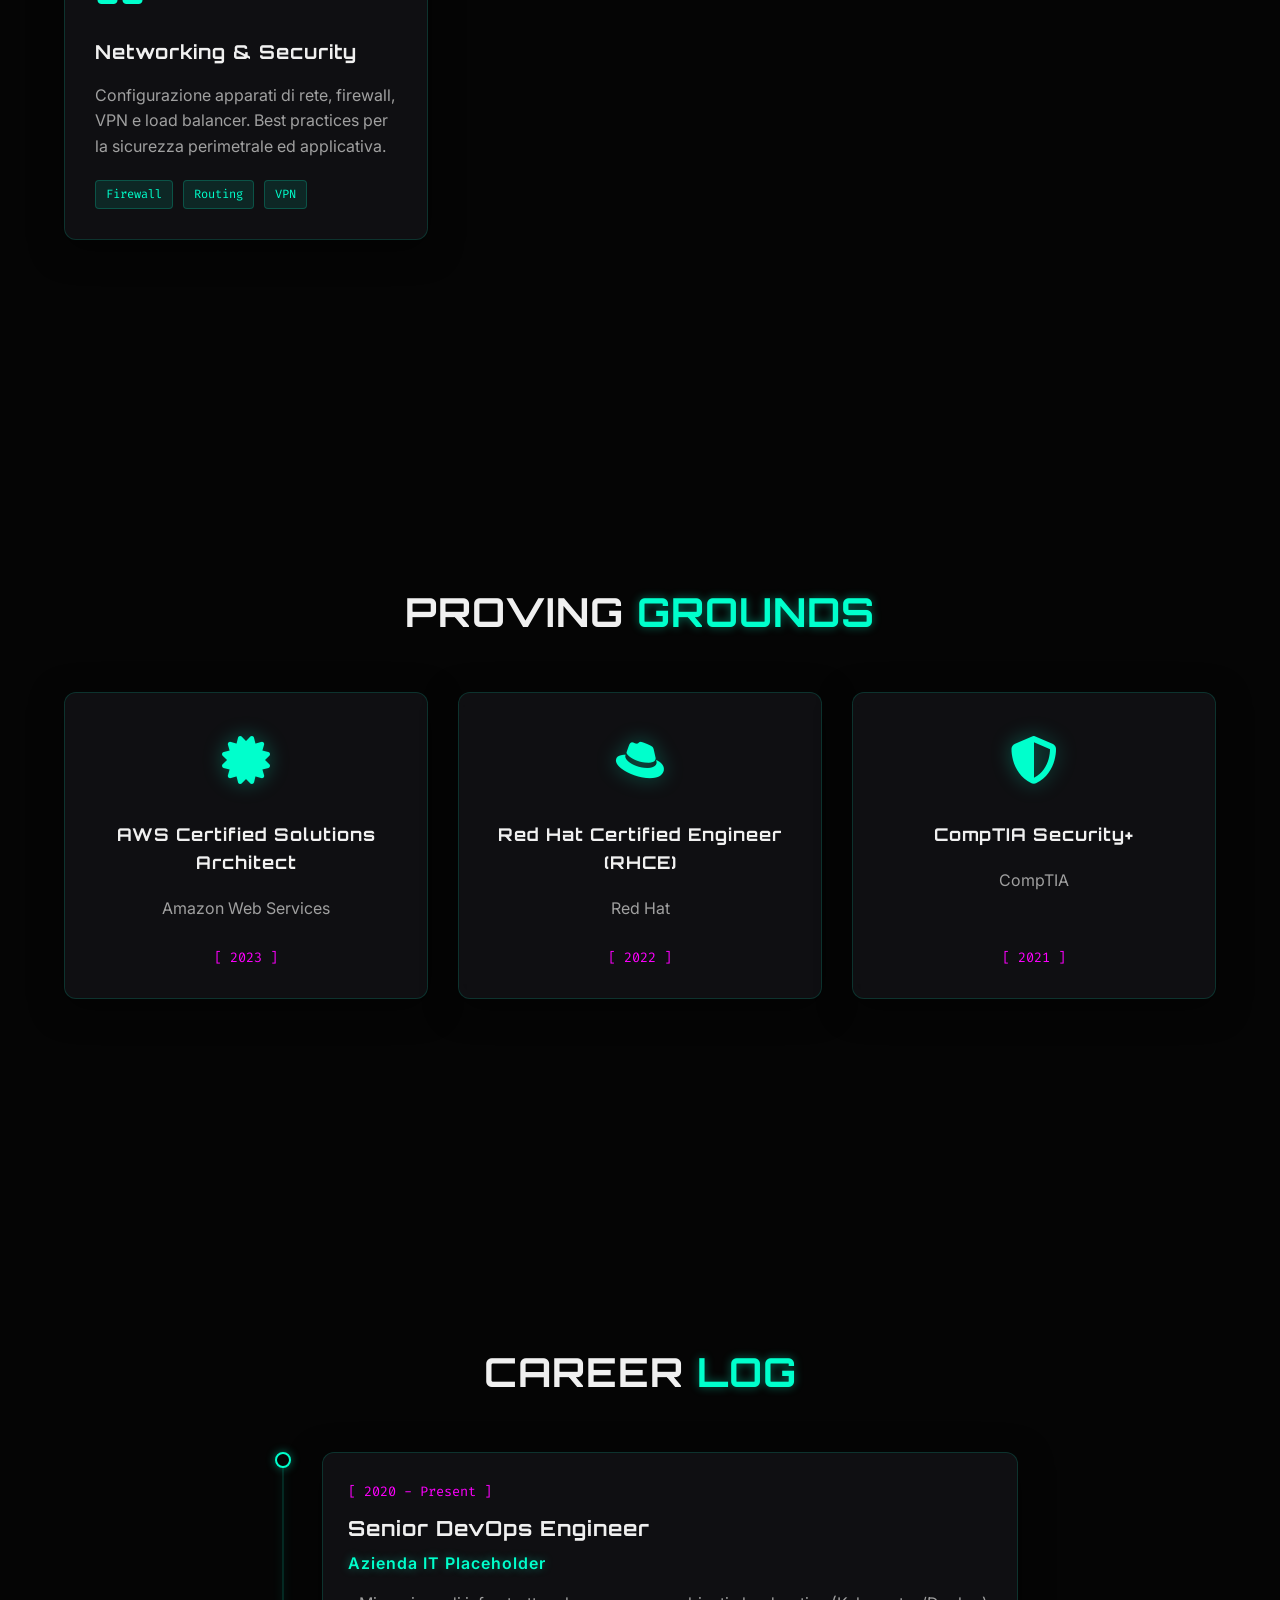
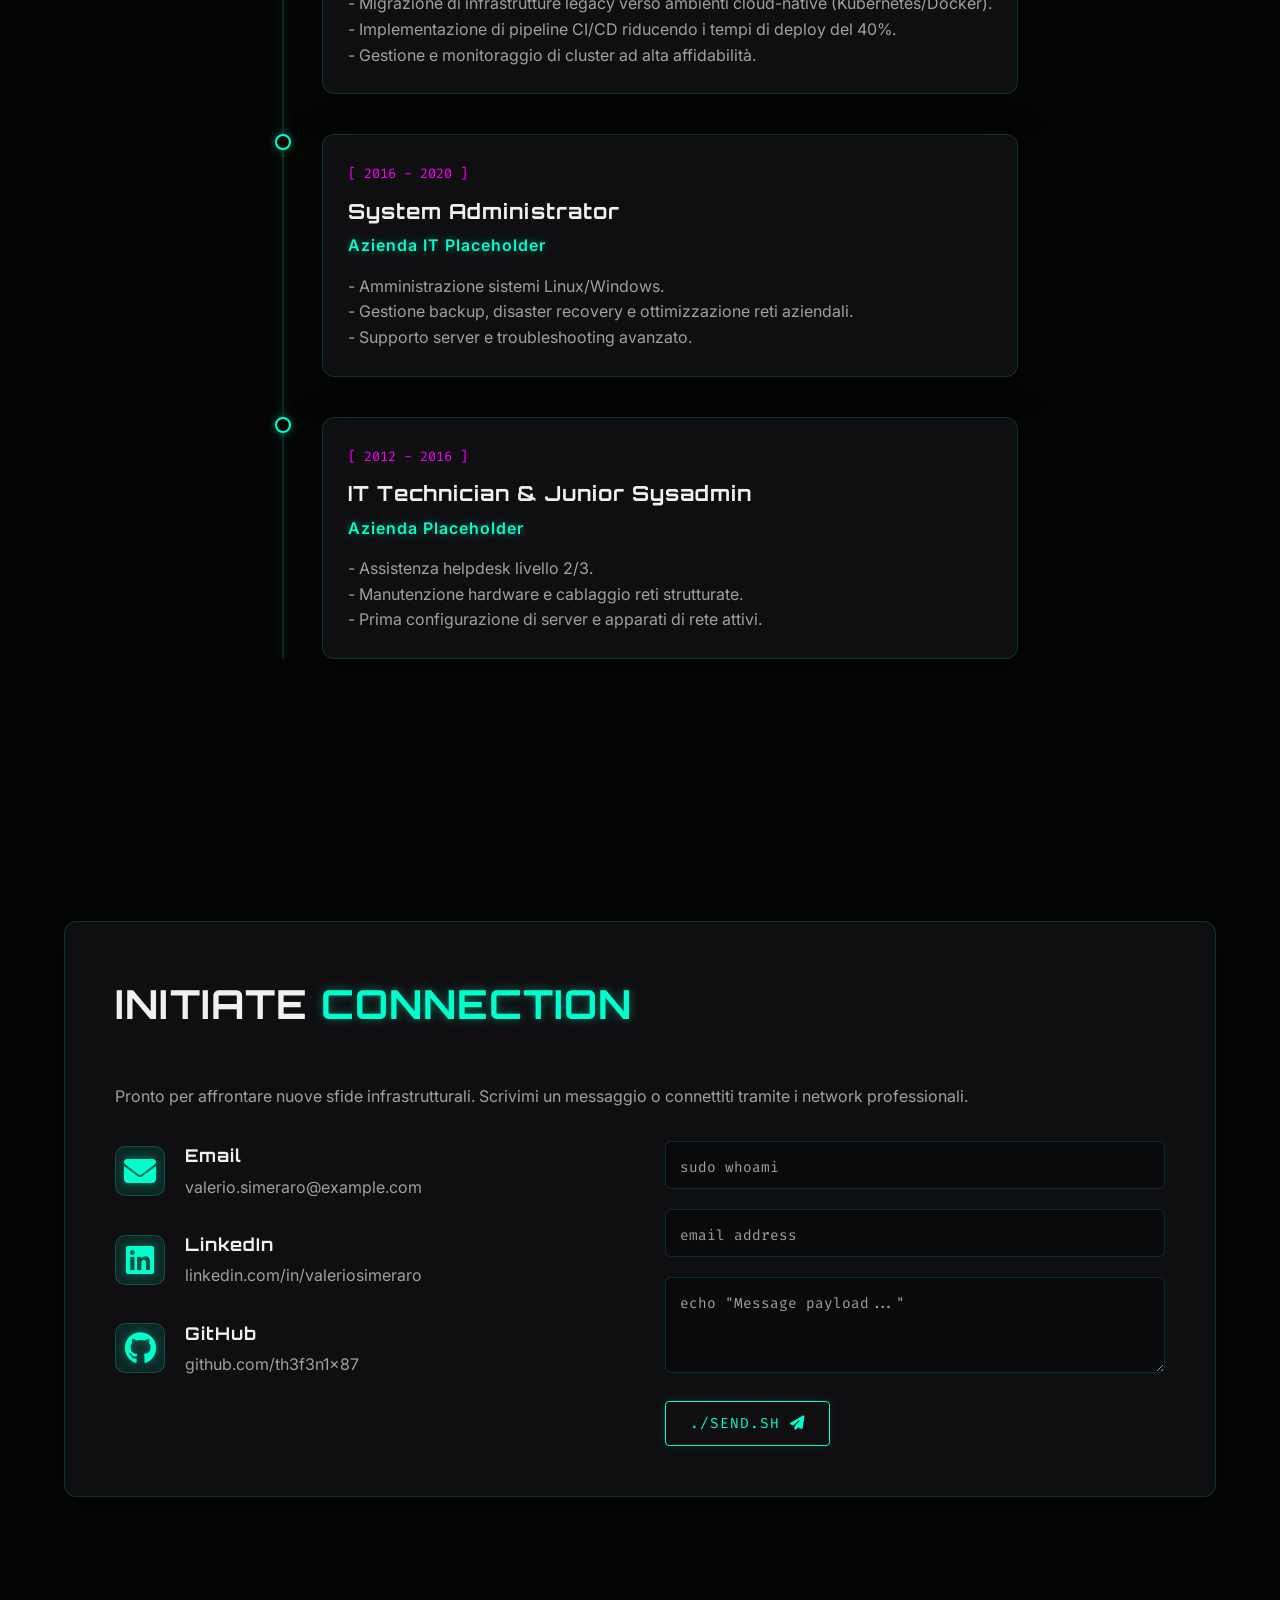
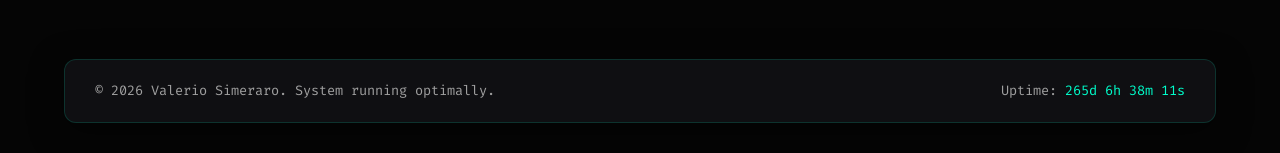
==== commit 70212ce5: "feat: Implement blog functionality with dynamic post rendering, real uptime counter, and dynamic cop" ====
--- a/index.html
+++ b/index.html
@@ -287,8 +287,8 @@
 
     <footer>
         <div class="footer-content glass-effect">
-            <p>&copy; 2024 Valerio Simeraro. System running optimally.</p>
-            <div class="uptime-counter">Uptime: <span id="uptime">0d 0h 0m</span></div>
+            <p>&copy; <span id="copy-year"></span> Valerio Simeraro. System running optimally.</p>
+            <div class="uptime-counter">Uptime: <span id="uptime">calculating...</span></div>
         </div>
     </footer>
 
